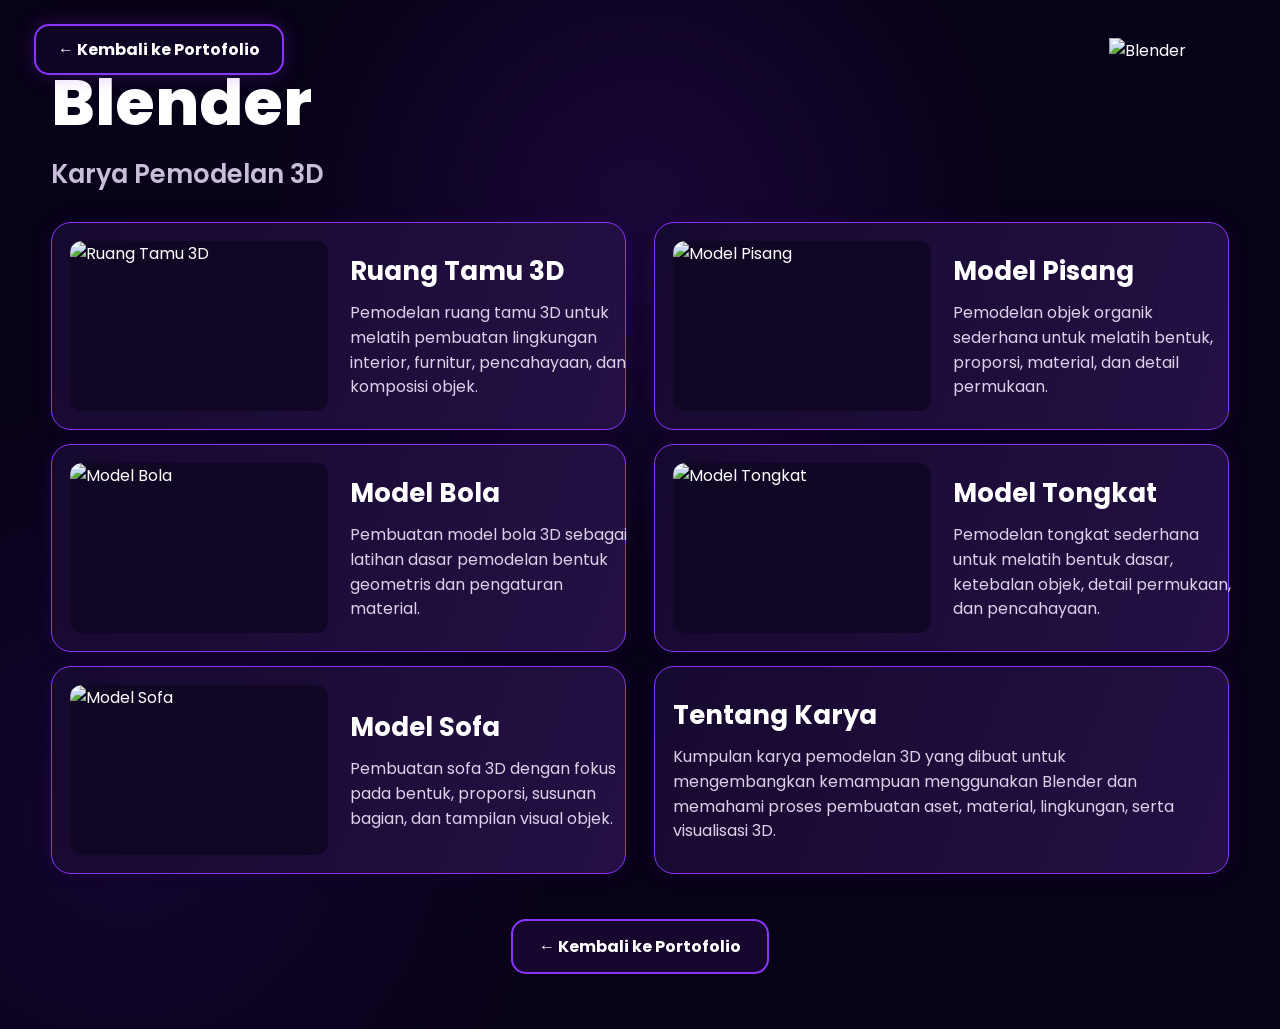
==== blender.html @ 5437e60e "Add files via upload" ====
<!DOCTYPE html>
<html lang="id">
<head>
<meta charset="UTF-8">
<meta name="viewport" content="width=device-width,initial-scale=1.0">
<title>Blender — Karya Pemodelan 3D</title>
<link rel="stylesheet" href="detail.css">
</head>
<body>
<div class="detail-page">
<a class="back" href="index.html">← Kembali ke Portofolio</a>
<div class="container hero-detail">
<h1>Blender</h1><p class="subtitle">Karya Pemodelan 3D</p><img class="logo-right" src="assets/blender-logo.png" alt="Blender">
</div>
<div class="container grid-2"><article class="card"><div class="card-inner"><img class="visual" src="assets/blender-room.jpg" alt="Ruang Tamu 3D"><div><h2>Ruang Tamu 3D</h2><p>Pemodelan ruang tamu 3D untuk melatih pembuatan lingkungan interior, furnitur, pencahayaan, dan komposisi objek.</p></div></div></article><article class="card"><div class="card-inner"><img class="visual" src="assets/blender-banana.jpg" alt="Model Pisang"><div><h2>Model Pisang</h2><p>Pemodelan objek organik sederhana untuk melatih bentuk, proporsi, material, dan detail permukaan.</p></div></div></article><article class="card"><div class="card-inner"><img class="visual" src="assets/blender-ball.jpg" alt="Model Bola"><div><h2>Model Bola</h2><p>Pembuatan model bola 3D sebagai latihan dasar pemodelan bentuk geometris dan pengaturan material.</p></div></div></article><article class="card"><div class="card-inner"><img class="visual" src="assets/blender-stick.jpg" alt="Model Tongkat"><div><h2>Model Tongkat</h2><p>Pemodelan tongkat sederhana untuk melatih bentuk dasar, ketebalan objek, detail permukaan, dan pencahayaan.</p></div></div></article><article class="card"><div class="card-inner"><img class="visual" src="assets/blender-sofa.jpg" alt="Model Sofa"><div><h2>Model Sofa</h2><p>Pembuatan sofa 3D dengan fokus pada bentuk, proporsi, susunan bagian, dan tampilan visual objek.</p></div></div></article>
<article class="card about-card"><div><h2>Tentang Karya</h2><p>Kumpulan karya pemodelan 3D yang dibuat untuk mengembangkan kemampuan menggunakan Blender dan memahami proses pembuatan aset, material, lingkungan, serta visualisasi 3D.</p></div></article>
</div>
<div class="footer-back"><a class="back-bottom" href="index.html">← Kembali ke Portofolio</a></div>
</div>
</body>
</html>
---- detail.css ----
@import url('https://fonts.googleapis.com/css2?family=Poppins:wght@400;500;600;700;800&family=Press+Start+2P&display=swap');

*{box-sizing:border-box}
html{scroll-behavior:smooth}
body{margin:0;background:#080218;color:#fff;font-family:Poppins,Arial,sans-serif}
a{text-decoration:none;color:inherit}
.detail-page{min-height:100vh;position:relative;overflow:hidden;
background:
radial-gradient(circle at 50% 20%,rgba(88,25,170,.22),transparent 35%),
radial-gradient(circle at 10% 80%,rgba(65,20,150,.18),transparent 30%),
#080218}
.container{width:min(1380px,92%);margin:auto}
.back{position:fixed;z-index:50;top:24px;left:34px;padding:11px 22px;border:2px solid #8b35ff;border-radius:15px;background:rgba(15,5,38,.88);font-weight:700;box-shadow:0 0 18px #6e22bb55}
.back:hover{background:#32115a;box-shadow:0 0 28px #9d40ff99}
.hero-detail{padding:55px 0 28px}
.hero-detail h1{font-size:clamp(36px,5vw,68px);margin:0 0 5px;font-weight:800}
.hero-detail .subtitle{font-size:clamp(18px,2vw,26px);font-weight:600;color:#c9bddb;margin:0}
.logo-right{position:absolute;right:4%;top:38px;width:120px;max-height:120px;object-fit:contain}
.grid-2{display:grid;grid-template-columns:1fr 1fr;gap:14px 28px}
.card{border:1.5px solid #8b35ff;border-radius:20px;background:linear-gradient(110deg,#16092f,#241044);padding:18px;box-shadow:0 0 18px #5d20a022}
.card-inner{display:grid;grid-template-columns:48% 52%;gap:22px;align-items:center}
.card img.visual{width:100%;height:170px;object-fit:contain;background:#100724;border-radius:12px;display:block}
.card h2{font-size:26px;margin:0 0 10px}
.card p{font-size:16px;line-height:1.55;color:#ddd0e9;margin:0}
.about-card{min-height:170px;display:flex;align-items:center}
.footer-back{display:flex;justify-content:center;padding:45px 0 55px}
.back-bottom{padding:13px 26px;border:2px solid #8b35ff;border-radius:15px;font-weight:700;background:#17072f}
.canva-head{text-align:center;padding-top:50px}
.canva-head h1,.godot-head h1,.ibis-head h1{font-size:clamp(36px,5vw,64px);margin:0;font-weight:800}
.canva-head p,.godot-head p,.ibis-head p{max-width:760px;margin:10px auto 25px;font-size:18px;line-height:1.5;color:#ddd0e9}
.canva-grid{display:grid;grid-template-columns:repeat(3,1fr);gap:20px}
.canva-grid .work:nth-child(4),.canva-grid .work:nth-child(5){grid-column:span 1}
.work{border:1.5px solid #963cff;border-radius:18px;background:#0d0525;padding:18px;box-shadow:0 0 20px #812cff20}
.work img{width:100%;height:250px;object-fit:cover;border-radius:10px;display:block;background:#15072f}
.work h2{font-size:23px;margin:14px 0 5px}
.work p{color:#ddd0e9;line-height:1.5;margin:0}
.canva-grid .wide{grid-column:span 2}
.godot-head{display:grid;grid-template-columns:1fr auto;align-items:center;padding-top:65px}
.godot-head p{margin:10px 0 0;max-width:700px}
.godot-grid .card-inner{grid-template-columns:48% 52%}
.godot-grid .card img.visual{height:210px}
.ibis-head{padding-top:70px;text-align:center}
.ibis-head p{max-width:900px}
.ibis-grid{display:grid;grid-template-columns:repeat(3,1fr);gap:22px}
.ibis-card{border:2px solid #963cff;border-radius:20px;background:linear-gradient(#0d0526,#150631);padding:14px;box-shadow:0 0 30px #8d30ff22}
.ibis-card img{width:100%;height:520px;object-fit:cover;border-radius:12px;background:#0b0620}
.ibis-card h2{text-align:center;margin:12px 0 8px;font-size:23px}
.ibis-card p{color:#ddd0e9;line-height:1.55;margin:0 8px 8px}
.pixel-title{font-family:"Press Start 2P",monospace;letter-spacing:-1px}
@media(max-width:900px){
 .grid-2,.canva-grid,.ibis-grid{grid-template-columns:1fr}
 .canva-grid .wide{grid-column:auto}
 .godot-head{grid-template-columns:1fr;text-align:center}
 .godot-head p{margin-left:auto;margin-right:auto}
 .logo-right{position:static;margin:15px auto 0;display:block}
 .card-inner,.godot-grid .card-inner{grid-template-columns:1fr}
 .card img.visual{height:230px}
 .ibis-card img{height:auto;max-height:620px;object-fit:contain}
}
@media(max-width:600px){
 .container{width:94%}
 .back{top:12px;left:12px;font-size:13px;padding:8px 13px}
 .hero-detail,.canva-head,.ibis-head{padding-top:65px}
 .card,.work,.ibis-card{padding:12px}
 .card h2{font-size:22px}
 .card p,.work p,.ibis-card p{font-size:14px}
}
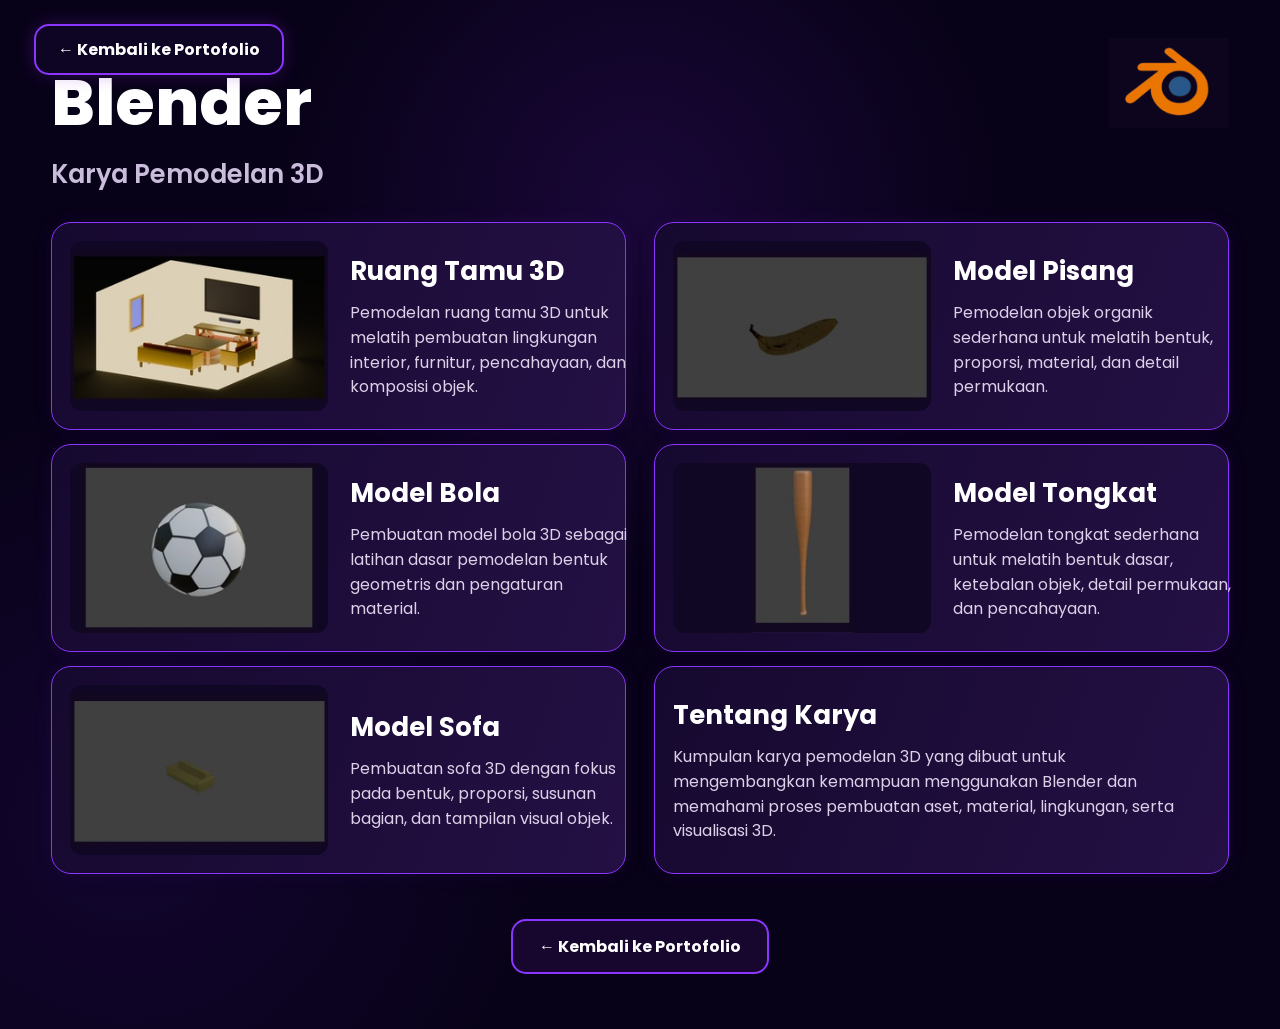
==== commit 729c38e8: "Update blender.html" ====
--- a/blender.html
+++ b/blender.html
@@ -10,12 +10,12 @@
 <div class="detail-page">
 <a class="back" href="index.html">← Kembali ke Portofolio</a>
 <div class="container hero-detail">
-<h1>Blender</h1><p class="subtitle">Karya Pemodelan 3D</p><img class="logo-right" src="assets/blender-logo.png" alt="Blender">
+<h1>Blender</h1><p class="subtitle">Karya Pemodelan 3D</p><img class="logo-right" src="blender-logo.png" alt="Blender">
 </div>
-<div class="container grid-2"><article class="card"><div class="card-inner"><img class="visual" src="assets/blender-room.jpg" alt="Ruang Tamu 3D"><div><h2>Ruang Tamu 3D</h2><p>Pemodelan ruang tamu 3D untuk melatih pembuatan lingkungan interior, furnitur, pencahayaan, dan komposisi objek.</p></div></div></article><article class="card"><div class="card-inner"><img class="visual" src="assets/blender-banana.jpg" alt="Model Pisang"><div><h2>Model Pisang</h2><p>Pemodelan objek organik sederhana untuk melatih bentuk, proporsi, material, dan detail permukaan.</p></div></div></article><article class="card"><div class="card-inner"><img class="visual" src="assets/blender-ball.jpg" alt="Model Bola"><div><h2>Model Bola</h2><p>Pembuatan model bola 3D sebagai latihan dasar pemodelan bentuk geometris dan pengaturan material.</p></div></div></article><article class="card"><div class="card-inner"><img class="visual" src="assets/blender-stick.jpg" alt="Model Tongkat"><div><h2>Model Tongkat</h2><p>Pemodelan tongkat sederhana untuk melatih bentuk dasar, ketebalan objek, detail permukaan, dan pencahayaan.</p></div></div></article><article class="card"><div class="card-inner"><img class="visual" src="assets/blender-sofa.jpg" alt="Model Sofa"><div><h2>Model Sofa</h2><p>Pembuatan sofa 3D dengan fokus pada bentuk, proporsi, susunan bagian, dan tampilan visual objek.</p></div></div></article>
+<div class="container grid-2"><article class="card"><div class="card-inner"><img class="visual" src="blender-room.jpg" alt="Ruang Tamu 3D"><div><h2>Ruang Tamu 3D</h2><p>Pemodelan ruang tamu 3D untuk melatih pembuatan lingkungan interior, furnitur, pencahayaan, dan komposisi objek.</p></div></div></article><article class="card"><div class="card-inner"><img class="visual" src="blender-banana.jpg" alt="Model Pisang"><div><h2>Model Pisang</h2><p>Pemodelan objek organik sederhana untuk melatih bentuk, proporsi, material, dan detail permukaan.</p></div></div></article><article class="card"><div class="card-inner"><img class="visual" src="blender-ball.jpg" alt="Model Bola"><div><h2>Model Bola</h2><p>Pembuatan model bola 3D sebagai latihan dasar pemodelan bentuk geometris dan pengaturan material.</p></div></div></article><article class="card"><div class="card-inner"><img class="visual" src="blender-stick.jpg" alt="Model Tongkat"><div><h2>Model Tongkat</h2><p>Pemodelan tongkat sederhana untuk melatih bentuk dasar, ketebalan objek, detail permukaan, dan pencahayaan.</p></div></div></article><article class="card"><div class="card-inner"><img class="visual" src="blender-sofa.jpg" alt="Model Sofa"><div><h2>Model Sofa</h2><p>Pembuatan sofa 3D dengan fokus pada bentuk, proporsi, susunan bagian, dan tampilan visual objek.</p></div></div></article>
 <article class="card about-card"><div><h2>Tentang Karya</h2><p>Kumpulan karya pemodelan 3D yang dibuat untuk mengembangkan kemampuan menggunakan Blender dan memahami proses pembuatan aset, material, lingkungan, serta visualisasi 3D.</p></div></article>
 </div>
 <div class="footer-back"><a class="back-bottom" href="index.html">← Kembali ke Portofolio</a></div>
 </div>
 </body>
-</html>+</html>
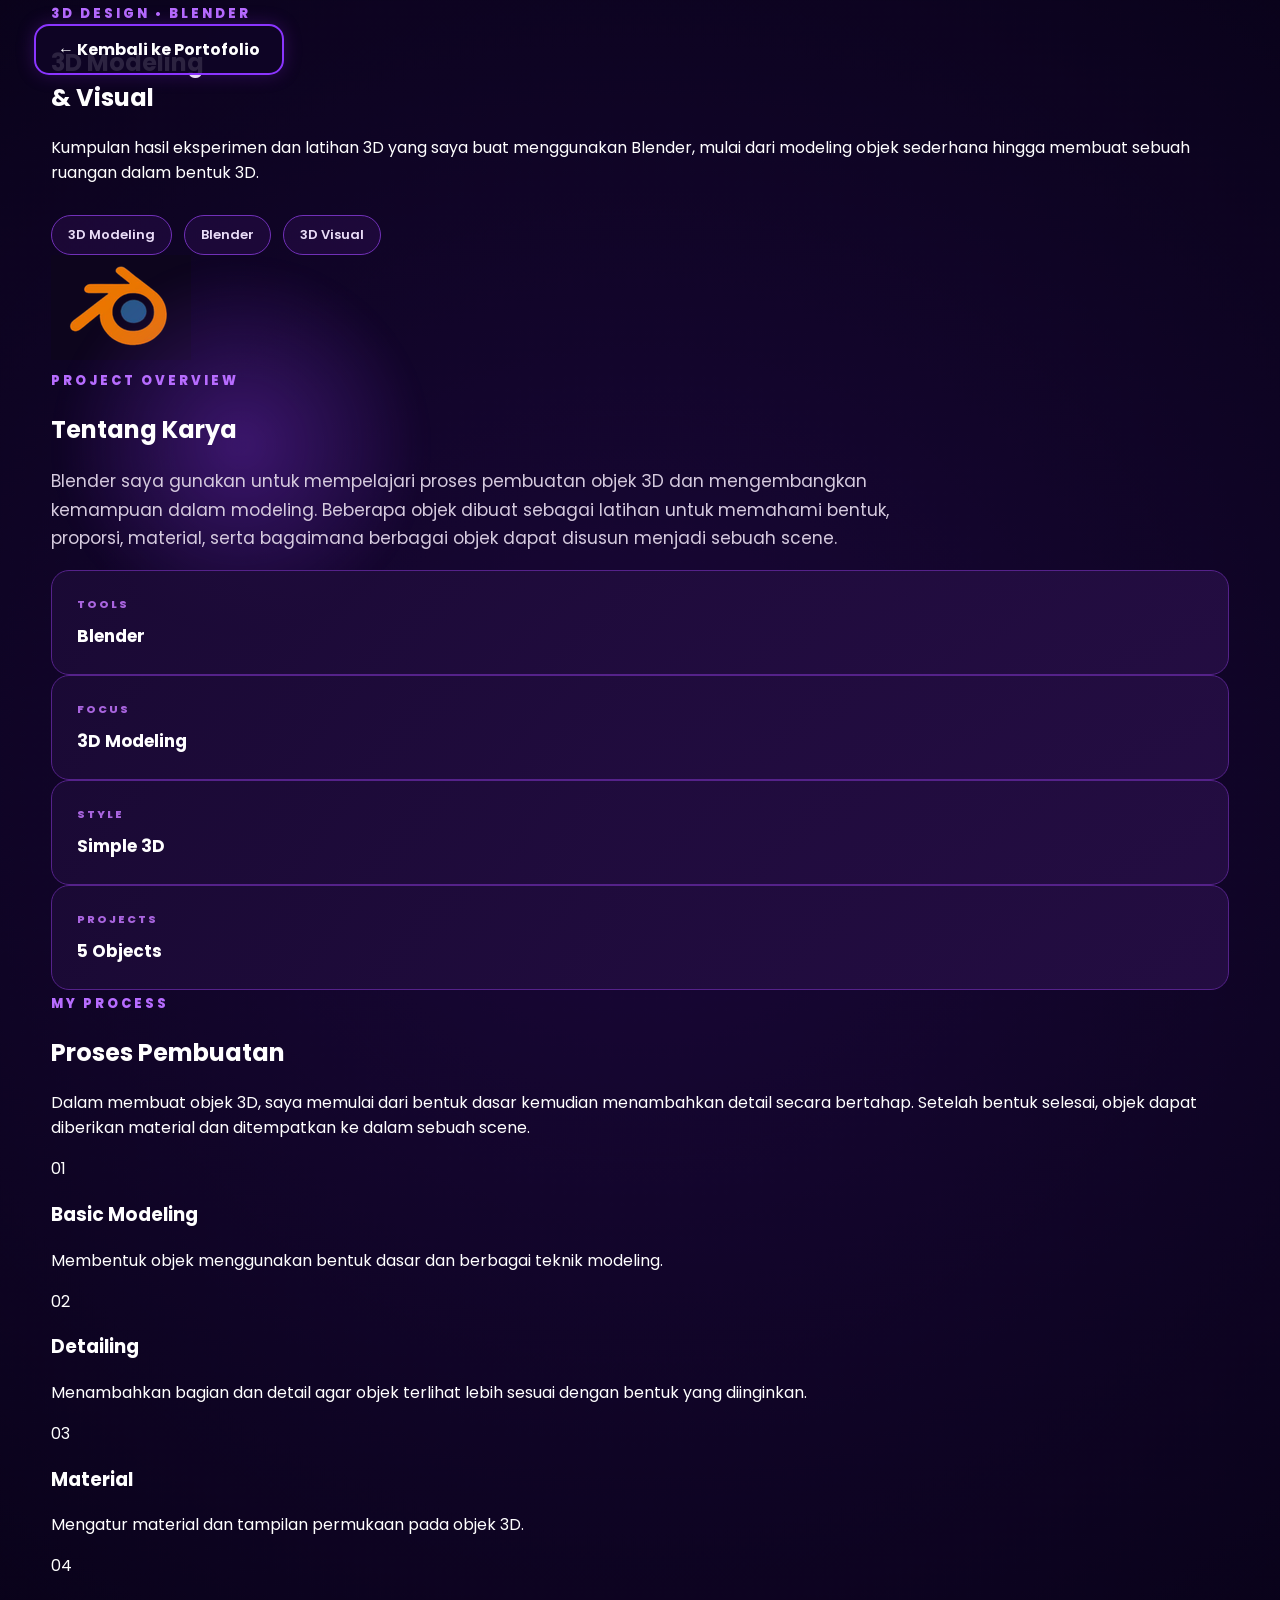
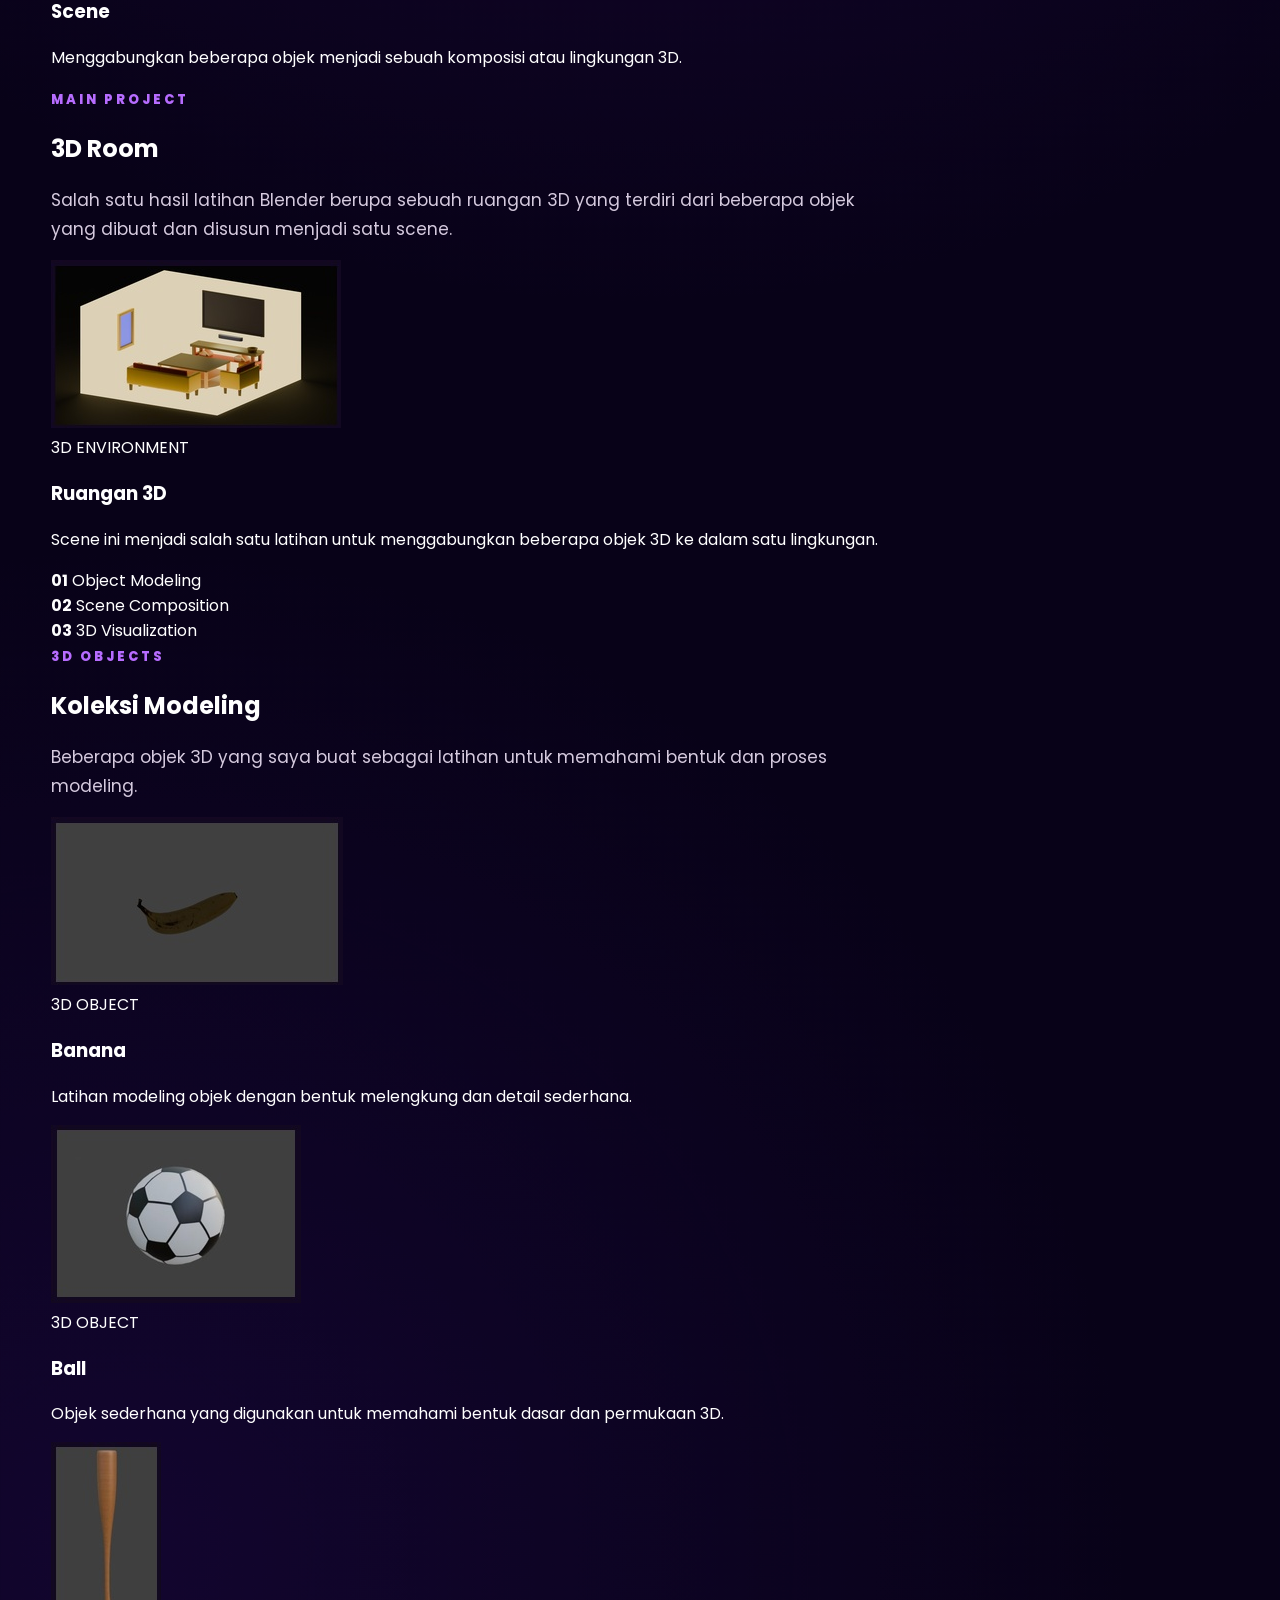
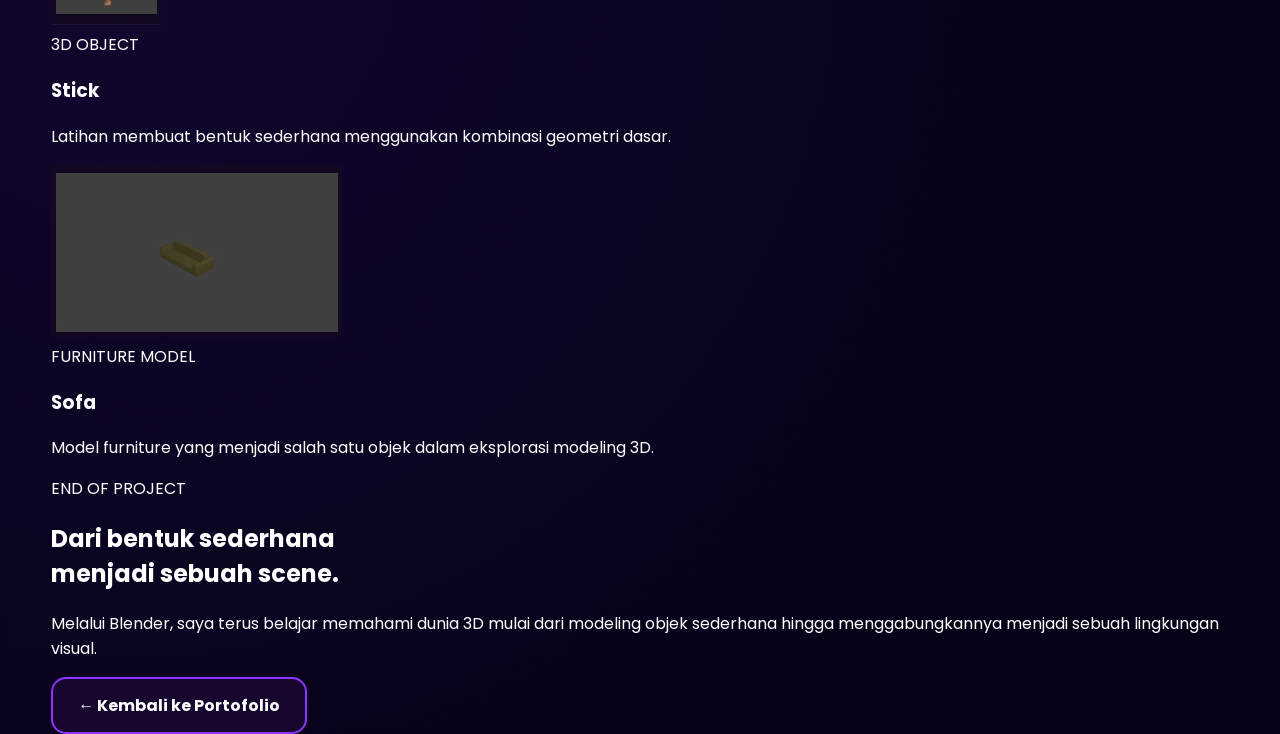
==== commit 34f6b81e: "Update blender.html" ====
--- a/blender.html
+++ b/blender.html
@@ -2,20 +2,567 @@
 <html lang="id">
 <head>
 <meta charset="UTF-8">
-<meta name="viewport" content="width=device-width,initial-scale=1.0">
-<title>Blender — Karya Pemodelan 3D</title>
+<meta name="viewport" content="width=device-width, initial-scale=1.0">
+
+<title>Blender — 3D Modeling & Visual</title>
+
 <link rel="stylesheet" href="detail.css">
 </head>
+
 <body>
+
 <div class="detail-page">
-<a class="back" href="index.html">← Kembali ke Portofolio</a>
-<div class="container hero-detail">
-<h1>Blender</h1><p class="subtitle">Karya Pemodelan 3D</p><img class="logo-right" src="blender-logo.png" alt="Blender">
+
+    <!-- =========================
+         BACK
+    ========================= -->
+
+    <a class="back" href="index.html">
+        ← Kembali ke Portofolio
+    </a>
+
+
+    <!-- =========================
+         HERO
+    ========================= -->
+
+    <section class="blender-project-hero reveal">
+
+        <div class="container blender-hero-content">
+
+            <div class="blender-hero-text">
+
+                <span class="project-label">
+                    3D DESIGN • BLENDER
+                </span>
+
+                <h1>
+                    3D Modeling<br>
+                    <span>&amp; Visual</span>
+                </h1>
+
+                <p>
+                    Kumpulan hasil eksperimen dan latihan 3D yang saya
+                    buat menggunakan Blender, mulai dari modeling objek
+                    sederhana hingga membuat sebuah ruangan dalam bentuk 3D.
+                </p>
+
+                <div class="project-tags">
+
+                    <span>3D Modeling</span>
+                    <span>Blender</span>
+                    <span>3D Visual</span>
+
+                </div>
+
+            </div>
+
+
+            <div class="blender-hero-logo">
+
+                <div class="hero-logo-glow"></div>
+
+                <img
+                    src="blender-logo.png"
+                    alt="Blender"
+                >
+
+            </div>
+
+        </div>
+
+    </section>
+
+
+
+    <!-- =========================
+         OVERVIEW
+    ========================= -->
+
+    <section class="blender-overview reveal">
+
+        <div class="container">
+
+            <div class="section-mini-title">
+                PROJECT OVERVIEW
+            </div>
+
+            <h2>
+                Tentang Karya
+            </h2>
+
+            <p class="overview-text">
+                Blender saya gunakan untuk mempelajari proses pembuatan
+                objek 3D dan mengembangkan kemampuan dalam modeling.
+                Beberapa objek dibuat sebagai latihan untuk memahami
+                bentuk, proporsi, material, serta bagaimana berbagai
+                objek dapat disusun menjadi sebuah scene.
+            </p>
+
+
+            <div class="blender-info-grid">
+
+                <div class="info-box">
+                    <span>TOOLS</span>
+                    <strong>Blender</strong>
+                </div>
+
+                <div class="info-box">
+                    <span>FOCUS</span>
+                    <strong>3D Modeling</strong>
+                </div>
+
+                <div class="info-box">
+                    <span>STYLE</span>
+                    <strong>Simple 3D</strong>
+                </div>
+
+                <div class="info-box">
+                    <span>PROJECTS</span>
+                    <strong>5 Objects</strong>
+                </div>
+
+            </div>
+
+        </div>
+
+    </section>
+
+
+
+    <!-- =========================
+         PROCESS
+    ========================= -->
+
+    <section class="blender-process reveal">
+
+        <div class="container blender-process-grid">
+
+            <div>
+
+                <div class="section-mini-title">
+                    MY PROCESS
+                </div>
+
+                <h2>
+                    Proses Pembuatan
+                </h2>
+
+                <p>
+                    Dalam membuat objek 3D, saya memulai dari bentuk
+                    dasar kemudian menambahkan detail secara bertahap.
+                    Setelah bentuk selesai, objek dapat diberikan
+                    material dan ditempatkan ke dalam sebuah scene.
+                </p>
+
+            </div>
+
+
+            <div class="blender-process-list">
+
+                <div class="blender-process-item">
+
+                    <span>01</span>
+
+                    <div>
+                        <h3>Basic Modeling</h3>
+
+                        <p>
+                            Membentuk objek menggunakan bentuk dasar
+                            dan berbagai teknik modeling.
+                        </p>
+                    </div>
+
+                </div>
+
+
+                <div class="blender-process-item">
+
+                    <span>02</span>
+
+                    <div>
+                        <h3>Detailing</h3>
+
+                        <p>
+                            Menambahkan bagian dan detail agar objek
+                            terlihat lebih sesuai dengan bentuk yang
+                            diinginkan.
+                        </p>
+                    </div>
+
+                </div>
+
+
+                <div class="blender-process-item">
+
+                    <span>03</span>
+
+                    <div>
+                        <h3>Material</h3>
+
+                        <p>
+                            Mengatur material dan tampilan permukaan
+                            pada objek 3D.
+                        </p>
+                    </div>
+
+                </div>
+
+
+                <div class="blender-process-item">
+
+                    <span>04</span>
+
+                    <div>
+                        <h3>Scene</h3>
+
+                        <p>
+                            Menggabungkan beberapa objek menjadi
+                            sebuah komposisi atau lingkungan 3D.
+                        </p>
+                    </div>
+
+                </div>
+
+            </div>
+
+        </div>
+
+    </section>
+
+
+
+    <!-- =========================
+         MAIN PROJECT
+    ========================= -->
+
+    <section class="blender-main-project reveal">
+
+        <div class="container">
+
+            <div class="section-mini-title">
+                MAIN PROJECT
+            </div>
+
+            <h2>
+                3D Room
+            </h2>
+
+            <p class="section-description">
+                Salah satu hasil latihan Blender berupa sebuah
+                ruangan 3D yang terdiri dari beberapa objek yang
+                dibuat dan disusun menjadi satu scene.
+            </p>
+
+
+            <div class="blender-room-card">
+
+                <div class="blender-room-image">
+
+                    <img
+                        src="blender-room.jpg"
+                        alt="Blender 3D Room"
+                    >
+
+                </div>
+
+
+                <div class="blender-room-content">
+
+                    <span>
+                        3D ENVIRONMENT
+                    </span>
+
+                    <h3>
+                        Ruangan 3D
+                    </h3>
+
+                    <p>
+                        Scene ini menjadi salah satu latihan untuk
+                        menggabungkan beberapa objek 3D ke dalam
+                        satu lingkungan.
+                    </p>
+
+                    <div class="blender-room-points">
+
+                        <div>
+                            <strong>01</strong>
+                            <span>Object Modeling</span>
+                        </div>
+
+                        <div>
+                            <strong>02</strong>
+                            <span>Scene Composition</span>
+                        </div>
+
+                        <div>
+                            <strong>03</strong>
+                            <span>3D Visualization</span>
+                        </div>
+
+                    </div>
+
+                </div>
+
+            </div>
+
+        </div>
+
+    </section>
+
+
+
+    <!-- =========================
+         OBJECT GALLERY
+    ========================= -->
+
+    <section class="blender-gallery-section reveal">
+
+        <div class="container">
+
+            <div class="section-mini-title">
+                3D OBJECTS
+            </div>
+
+            <h2>
+                Koleksi Modeling
+            </h2>
+
+            <p class="section-description">
+                Beberapa objek 3D yang saya buat sebagai latihan
+                untuk memahami bentuk dan proses modeling.
+            </p>
+
+
+            <div class="blender-gallery-grid">
+
+
+                <!-- BANANA -->
+
+                <article class="blender-object-card reveal reveal-delay-1">
+
+                    <div class="blender-object-image">
+
+                        <img
+                            src="blender-banana.jpg"
+                            alt="Model 3D Banana"
+                        >
+
+                    </div>
+
+                    <div class="blender-object-content">
+
+                        <span>
+                            3D OBJECT
+                        </span>
+
+                        <h3>
+                            Banana
+                        </h3>
+
+                        <p>
+                            Latihan modeling objek dengan bentuk
+                            melengkung dan detail sederhana.
+                        </p>
+
+                    </div>
+
+                </article>
+
+
+
+                <!-- BALL -->
+
+                <article class="blender-object-card reveal reveal-delay-2">
+
+                    <div class="blender-object-image">
+
+                        <img
+                            src="blender-ball.jpg"
+                            alt="Model 3D Ball"
+                        >
+
+                    </div>
+
+                    <div class="blender-object-content">
+
+                        <span>
+                            3D OBJECT
+                        </span>
+
+                        <h3>
+                            Ball
+                        </h3>
+
+                        <p>
+                            Objek sederhana yang digunakan untuk
+                            memahami bentuk dasar dan permukaan 3D.
+                        </p>
+
+                    </div>
+
+                </article>
+
+
+
+                <!-- STICK -->
+
+                <article class="blender-object-card reveal reveal-delay-3">
+
+                    <div class="blender-object-image">
+
+                        <img
+                            src="blender-stick.jpg"
+                            alt="Model 3D Stick"
+                        >
+
+                    </div>
+
+                    <div class="blender-object-content">
+
+                        <span>
+                            3D OBJECT
+                        </span>
+
+                        <h3>
+                            Stick
+                        </h3>
+
+                        <p>
+                            Latihan membuat bentuk sederhana
+                            menggunakan kombinasi geometri dasar.
+                        </p>
+
+                    </div>
+
+                </article>
+
+
+
+                <!-- SOFA -->
+
+                <article class="blender-object-card blender-object-wide reveal reveal-delay-4">
+
+                    <div class="blender-object-image">
+
+                        <img
+                            src="blender-sofa.jpg"
+                            alt="Model 3D Sofa"
+                        >
+
+                    </div>
+
+                    <div class="blender-object-content">
+
+                        <span>
+                            FURNITURE MODEL
+                        </span>
+
+                        <h3>
+                            Sofa
+                        </h3>
+
+                        <p>
+                            Model furniture yang menjadi salah satu
+                            objek dalam eksplorasi modeling 3D.
+                        </p>
+
+                    </div>
+
+                </article>
+
+
+            </div>
+
+        </div>
+
+    </section>
+
+
+
+    <!-- =========================
+         CLOSING
+    ========================= -->
+
+    <section class="blender-final reveal">
+
+        <div class="container">
+
+            <span>
+                END OF PROJECT
+            </span>
+
+            <h2>
+                Dari bentuk sederhana<br>
+                menjadi sebuah scene.
+            </h2>
+
+            <p>
+                Melalui Blender, saya terus belajar memahami dunia
+                3D mulai dari modeling objek sederhana hingga
+                menggabungkannya menjadi sebuah lingkungan visual.
+            </p>
+
+            <a
+                href="index.html"
+                class="final-button"
+            >
+                ← Kembali ke Portofolio
+            </a>
+
+        </div>
+
+    </section>
+
 </div>
-<div class="container grid-2"><article class="card"><div class="card-inner"><img class="visual" src="blender-room.jpg" alt="Ruang Tamu 3D"><div><h2>Ruang Tamu 3D</h2><p>Pemodelan ruang tamu 3D untuk melatih pembuatan lingkungan interior, furnitur, pencahayaan, dan komposisi objek.</p></div></div></article><article class="card"><div class="card-inner"><img class="visual" src="blender-banana.jpg" alt="Model Pisang"><div><h2>Model Pisang</h2><p>Pemodelan objek organik sederhana untuk melatih bentuk, proporsi, material, dan detail permukaan.</p></div></div></article><article class="card"><div class="card-inner"><img class="visual" src="blender-ball.jpg" alt="Model Bola"><div><h2>Model Bola</h2><p>Pembuatan model bola 3D sebagai latihan dasar pemodelan bentuk geometris dan pengaturan material.</p></div></div></article><article class="card"><div class="card-inner"><img class="visual" src="blender-stick.jpg" alt="Model Tongkat"><div><h2>Model Tongkat</h2><p>Pemodelan tongkat sederhana untuk melatih bentuk dasar, ketebalan objek, detail permukaan, dan pencahayaan.</p></div></div></article><article class="card"><div class="card-inner"><img class="visual" src="blender-sofa.jpg" alt="Model Sofa"><div><h2>Model Sofa</h2><p>Pembuatan sofa 3D dengan fokus pada bentuk, proporsi, susunan bagian, dan tampilan visual objek.</p></div></div></article>
-<article class="card about-card"><div><h2>Tentang Karya</h2><p>Kumpulan karya pemodelan 3D yang dibuat untuk mengembangkan kemampuan menggunakan Blender dan memahami proses pembuatan aset, material, lingkungan, serta visualisasi 3D.</p></div></article>
-</div>
-<div class="footer-back"><a class="back-bottom" href="index.html">← Kembali ke Portofolio</a></div>
-</div>
+
+
+
+<!-- =========================
+     SCROLL REVEAL
+========================= -->
+
+<script>
+
+document.addEventListener("DOMContentLoaded", function () {
+
+    const revealElements =
+        document.querySelectorAll(".reveal");
+
+    const revealObserver =
+        new IntersectionObserver(
+            function (entries) {
+
+                entries.forEach(function (entry) {
+
+                    if (entry.isIntersecting) {
+
+                        entry.target.classList.add("show");
+
+                        revealObserver.unobserve(
+                            entry.target
+                        );
+
+                    }
+
+                });
+
+            },
+            {
+                threshold: 0.12
+            }
+        );
+
+
+    revealElements.forEach(function (element) {
+
+        revealObserver.observe(element);
+
+    });
+
+});
+
+</script>
+
 </body>
 </html>
--- a/detail.css
+++ b/detail.css
@@ -66,3 +66,995 @@
  .card h2{font-size:22px}
  .card p,.work p,.ibis-card p{font-size:14px}
 }
+/* =========================================================
+   GODOT PROJECT CASE STUDY
+   ========================================================= */
+
+/* ---------- SCROLL REVEAL ---------- */
+
+.reveal {
+    opacity: 0;
+    transform: translateY(35px);
+    transition:
+        opacity 0.8s ease,
+        transform 0.8s ease;
+}
+
+.reveal.show {
+    opacity: 1;
+    transform: translateY(0);
+}
+
+.reveal-delay-1 {
+    transition-delay: 0.1s;
+}
+
+.reveal-delay-2 {
+    transition-delay: 0.2s;
+}
+
+.reveal-delay-3 {
+    transition-delay: 0.3s;
+}
+
+
+/* ---------- GENERAL ---------- */
+
+.godot-project-hero,
+.project-info-section,
+.my-role-section,
+.godot-gallery,
+.godot-ui-section,
+.godot-level-section,
+.project-final {
+    position: relative;
+    padding: 110px 0;
+}
+
+
+/* ---------- HERO ---------- */
+
+.godot-project-hero {
+    min-height: 720px;
+    display: flex;
+    align-items: center;
+    overflow: hidden;
+}
+
+.godot-project-hero::before {
+    content: "";
+    position: absolute;
+    width: 600px;
+    height: 600px;
+    right: -180px;
+    top: 20px;
+    background: radial-gradient(
+        circle,
+        rgba(143, 48, 255, 0.28),
+        transparent 70%
+    );
+    pointer-events: none;
+}
+
+.godot-hero-content {
+    display: grid;
+    grid-template-columns: 1.1fr 0.9fr;
+    align-items: center;
+    gap: 70px;
+}
+
+.godot-hero-text {
+    position: relative;
+    z-index: 2;
+}
+
+.project-label,
+.section-mini-title {
+    display: inline-block;
+    color: #b76cff;
+    font-size: 13px;
+    font-weight: 800;
+    letter-spacing: 3px;
+}
+
+.godot-hero-text h1 {
+    margin: 18px 0;
+    font-size: clamp(55px, 7vw, 100px);
+    line-height: 0.95;
+    font-weight: 800;
+}
+
+.godot-hero-text h1 span {
+    color: #a84cff;
+    text-shadow: 0 0 30px rgba(168, 76, 255, 0.45);
+}
+
+.godot-hero-text p {
+    max-width: 650px;
+    color: #d7cde4;
+    font-size: 18px;
+    line-height: 1.7;
+}
+
+.project-tags {
+    display: flex;
+    flex-wrap: wrap;
+    gap: 12px;
+    margin-top: 30px;
+}
+
+.project-tags span {
+    padding: 9px 16px;
+    border: 1px solid #7130b8;
+    border-radius: 30px;
+    background: rgba(91, 31, 145, 0.18);
+    color: #e9dcf7;
+    font-size: 13px;
+    font-weight: 600;
+}
+
+.godot-hero-logo {
+    position: relative;
+    min-height: 430px;
+    display: flex;
+    align-items: center;
+    justify-content: center;
+}
+
+.hero-logo-glow {
+    position: absolute;
+    width: 380px;
+    height: 380px;
+    border-radius: 50%;
+    background: radial-gradient(
+        circle,
+        rgba(151, 60, 255, 0.32),
+        transparent 68%
+    );
+    filter: blur(10px);
+}
+
+.godot-hero-logo > img:first-of-type {
+    position: relative;
+    z-index: 2;
+    width: min(440px, 90%);
+    max-height: 300px;
+    object-fit: contain;
+    filter: drop-shadow(0 20px 35px rgba(0, 0, 0, 0.5));
+}
+
+.godot-logo-project {
+    position: absolute;
+    z-index: 3;
+    right: 2%;
+    bottom: 15%;
+    width: 115px;
+    max-height: 115px;
+    object-fit: contain;
+    filter: drop-shadow(0 0 20px rgba(151, 60, 255, 0.5));
+}
+
+
+/* ---------- HEADINGS ---------- */
+
+.project-info-section h2,
+.my-role-section h2,
+.godot-gallery h2,
+.godot-ui-section h2,
+.godot-level-section h2 {
+    margin: 10px 0 20px;
+    font-size: clamp(38px, 5vw, 62px);
+    line-height: 1.05;
+}
+
+.overview-text,
+.section-description {
+    max-width: 850px;
+    color: #d5cade;
+    font-size: 17px;
+    line-height: 1.7;
+}
+
+
+/* ---------- INFO ---------- */
+
+.project-info-section {
+    background: rgba(19, 7, 42, 0.55);
+    border-top: 1px solid rgba(139, 53, 255, 0.2);
+    border-bottom: 1px solid rgba(139, 53, 255, 0.2);
+}
+
+.project-info-grid {
+    display: grid;
+    grid-template-columns: repeat(4, 1fr);
+    gap: 18px;
+    margin-top: 45px;
+}
+
+.info-box {
+    padding: 25px;
+    border: 1px solid #55228a;
+    border-radius: 18px;
+    background: linear-gradient(
+        135deg,
+        rgba(27, 10, 54, 0.9),
+        rgba(40, 15, 72, 0.8)
+    );
+    transition: 0.3s ease;
+}
+
+.info-box:hover {
+    transform: translateY(-6px);
+    border-color: #a84cff;
+    box-shadow: 0 12px 35px rgba(111, 38, 180, 0.25);
+}
+
+.info-box span {
+    display: block;
+    margin-bottom: 10px;
+    color: #a965df;
+    font-size: 11px;
+    font-weight: 800;
+    letter-spacing: 2px;
+}
+
+.info-box strong {
+    font-size: 17px;
+}
+
+
+/* ---------- MY ROLE ---------- */
+
+.role-grid {
+    display: grid;
+    grid-template-columns: 0.8fr 1.2fr;
+    gap: 80px;
+    align-items: start;
+}
+
+.role-grid > div:first-child p {
+    max-width: 560px;
+    color: #d5cade;
+    line-height: 1.7;
+}
+
+.role-list {
+    display: flex;
+    flex-direction: column;
+    gap: 15px;
+}
+
+.role-item {
+    display: grid;
+    grid-template-columns: 55px 1fr;
+    gap: 18px;
+    padding: 20px;
+    border-left: 2px solid #8d38d8;
+    background: linear-gradient(
+        90deg,
+        rgba(93, 31, 130, 0.2),
+        rgba(17, 5, 35, 0.3)
+    );
+    transition: 0.3s ease;
+}
+
+.role-item:hover {
+    transform: translateX(8px);
+    border-left-color: #bd6dff;
+    background: rgba(107, 36, 160, 0.25);
+}
+
+.role-item > span {
+    color: #9c4cff;
+    font-size: 20px;
+    font-weight: 800;
+}
+
+.role-item h3 {
+    margin: 0 0 6px;
+    font-size: 19px;
+}
+
+.role-item p {
+    margin: 0;
+    color: #c8bdd4;
+    font-size: 14px;
+    line-height: 1.5;
+}
+
+
+/* ---------- CHARACTER GALLERY ---------- */
+
+.character-grid {
+    display: grid;
+    grid-template-columns: repeat(3, 1fr);
+    gap: 24px;
+    margin-top: 45px;
+}
+
+.godot-gallery-card {
+    overflow: hidden;
+    border: 1px solid #6527a1;
+    border-radius: 22px;
+    background: linear-gradient(
+        145deg,
+        #14062b,
+        #21103b
+    );
+    box-shadow: 0 15px 40px rgba(0, 0, 0, 0.25);
+    transition:
+        transform 0.35s ease,
+        border-color 0.35s ease,
+        box-shadow 0.35s ease;
+}
+
+.godot-gallery-card:hover {
+    transform: translateY(-10px);
+    border-color: #a84cff;
+    box-shadow: 0 20px 50px rgba(125, 40, 200, 0.25);
+}
+
+.gallery-image {
+    height: 360px;
+    display: flex;
+    align-items: center;
+    justify-content: center;
+    padding: 25px;
+    background:
+        radial-gradient(
+            circle,
+            rgba(112, 39, 178, 0.18),
+            transparent 70%
+        ),
+        #0d0520;
+}
+
+.gallery-image img {
+    width: 100%;
+    height: 100%;
+    object-fit: contain;
+    transition: transform 0.4s ease;
+}
+
+.godot-gallery-card:hover .gallery-image img {
+    transform: scale(1.05);
+}
+
+.gallery-content {
+    padding: 22px;
+}
+
+.gallery-content span,
+.level-content span {
+    color: #a965df;
+    font-size: 11px;
+    font-weight: 800;
+    letter-spacing: 2px;
+}
+
+.gallery-content h3,
+.level-content h3 {
+    margin: 8px 0;
+    font-size: 25px;
+}
+
+.gallery-content p,
+.level-content p {
+    margin: 0;
+    color: #cfc4d9;
+    line-height: 1.6;
+    font-size: 14px;
+}
+
+
+/* ---------- UI SHOWCASE ---------- */
+
+.godot-ui-section {
+    background: rgba(20, 7, 43, 0.5);
+}
+
+.ui-showcase {
+    display: grid;
+    grid-template-columns: 1.4fr 0.6fr;
+    gap: 50px;
+    align-items: center;
+    margin-top: 45px;
+}
+
+.ui-image {
+    overflow: hidden;
+    border: 1px solid #6e2ab0;
+    border-radius: 22px;
+    padding: 18px;
+    background: #0c041b;
+    box-shadow: 0 20px 50px rgba(0, 0, 0, 0.3);
+}
+
+.ui-image img {
+    width: 100%;
+    display: block;
+    border-radius: 12px;
+}
+
+.ui-text h3 {
+    margin: 0 0 12px;
+    font-size: 30px;
+}
+
+.ui-text p {
+    color: #d0c4db;
+    line-height: 1.7;
+}
+
+.ui-points {
+    display: flex;
+    flex-wrap: wrap;
+    gap: 10px;
+    margin-top: 25px;
+}
+
+.ui-points span {
+    padding: 8px 13px;
+    border: 1px solid #7130b8;
+    border-radius: 8px;
+    color: #dcbaf4;
+    font-size: 11px;
+    font-weight: 700;
+}
+
+
+/* ---------- LEVEL ---------- */
+
+.level-grid {
+    display: grid;
+    grid-template-columns: repeat(2, 1fr);
+    gap: 25px;
+    margin-top: 45px;
+}
+
+.level-card {
+    overflow: hidden;
+    border: 1px solid #6728a5;
+    border-radius: 22px;
+    background: #100521;
+    transition: 0.35s ease;
+}
+
+.level-card:hover {
+    transform: translateY(-8px);
+    border-color: #a84cff;
+    box-shadow: 0 18px 45px rgba(125, 40, 200, 0.25);
+}
+
+.level-image {
+    height: 330px;
+    padding: 15px;
+    background: #0b0318;
+}
+
+.level-image img {
+    width: 100%;
+    height: 100%;
+    object-fit: cover;
+    border-radius: 12px;
+}
+
+.level-content {
+    padding: 25px;
+}
+
+
+/* ---------- FINAL ---------- */
+
+.project-final {
+    text-align: center;
+    padding: 140px 0;
+    background:
+        radial-gradient(
+            circle at center,
+            rgba(112, 39, 178, 0.22),
+            transparent 55%
+        );
+}
+
+.project-final > .container > span {
+    color: #a965df;
+    font-size: 11px;
+    font-weight: 800;
+    letter-spacing: 3px;
+}
+
+.project-final h2 {
+    margin: 15px 0;
+    font-size: clamp(40px, 6vw, 76px);
+    line-height: 1.05;
+}
+
+.project-final p {
+    max-width: 700px;
+    margin: 0 auto 35px;
+    color: #d0c4db;
+    line-height: 1.7;
+}
+
+.final-button {
+    display: inline-block;
+    padding: 14px 25px;
+    border: 2px solid #8b35ff;
+    border-radius: 15px;
+    background: #17072f;
+    font-weight: 700;
+    transition: 0.3s ease;
+}
+
+.final-button:hover {
+    transform: translateY(-4px);
+    background: #32115a;
+    box-shadow: 0 0 30px rgba(157, 64, 255, 0.45);
+}
+
+
+/* =========================================================
+   GODOT RESPONSIVE
+   ========================================================= */
+
+@media (max-width: 900px) {
+
+    .godot-project-hero,
+    .project-info-section,
+    .my-role-section,
+    .godot-gallery,
+    .godot-ui-section,
+    .godot-level-section {
+        padding: 80px 0;
+    }
+
+    .godot-hero-content {
+        grid-template-columns: 1fr;
+        text-align: center;
+    }
+
+    .godot-hero-text p {
+        margin-left: auto;
+        margin-right: auto;
+    }
+
+    .project-tags {
+        justify-content: center;
+    }
+
+    .godot-hero-logo {
+        min-height: 330px;
+    }
+
+    .project-info-grid {
+        grid-template-columns: repeat(2, 1fr);
+    }
+
+    .role-grid {
+        grid-template-columns: 1fr;
+        gap: 45px;
+    }
+
+    .character-grid {
+        grid-template-columns: 1fr;
+    }
+
+    .gallery-image {
+        height: 420px;
+    }
+
+    .ui-showcase {
+        grid-template-columns: 1fr;
+    }
+
+    .level-grid {
+        grid-template-columns: 1fr;
+    }
+}
+
+
+@media (max-width: 600px) {
+
+    .godot-project-hero,
+    .project-info-section,
+    .my-role-section,
+    .godot-gallery,
+    .godot-ui-section,
+    .godot-level-section,
+    .project-final {
+        padding: 70px 0;
+    }
+
+    .godot-hero-text h1 {
+        font-size: 48px;
+    }
+
+    .godot-hero-text p {
+        font-size: 15px;
+    }
+
+    .godot-hero-logo {
+        min-height: 260px;
+    }
+
+    .godot-logo-project {
+        width: 80px;
+        bottom: 5%;
+    }
+
+    .project-info-grid {
+        grid-template-columns: 1fr;
+    }
+
+    .info-box {
+        padding: 20px;
+    }
+
+    .role-item {
+        grid-template-columns: 42px 1fr;
+    }
+
+    .gallery-image {
+        height: 350px;
+    }
+
+    .level-image {
+        height: 230px;
+    }
+
+    .project-final h2 {
+        font-size: 42px;
+    }
+
+}
+/* =========================================================
+   CANVA CASE STUDY
+   ========================================================= */
+
+.canva-project-hero,
+.canva-overview,
+.canva-skill-section,
+.canva-gallery-section,
+.canva-final {
+    position: relative;
+    padding: 110px 0;
+}
+
+
+/* HERO */
+
+.canva-project-hero {
+    min-height: 650px;
+    display: flex;
+    align-items: center;
+}
+
+.canva-hero-content {
+    display: grid;
+    grid-template-columns: 1.1fr 0.9fr;
+    align-items: center;
+    gap: 70px;
+}
+
+.canva-hero-text h1 {
+    margin: 18px 0;
+    font-size: clamp(52px, 7vw, 92px);
+    line-height: 0.98;
+    font-weight: 800;
+}
+
+.canva-hero-text h1 span {
+    color: #a84cff;
+    text-shadow: 0 0 30px rgba(168, 76, 255, 0.45);
+}
+
+.canva-hero-text p {
+    max-width: 650px;
+    color: #d7cde4;
+    font-size: 18px;
+    line-height: 1.7;
+}
+
+.canva-hero-logo {
+    position: relative;
+    min-height: 350px;
+    display: flex;
+    align-items: center;
+    justify-content: center;
+}
+
+.canva-hero-logo .hero-logo-glow {
+    position: absolute;
+    width: 330px;
+    height: 330px;
+    border-radius: 50%;
+    background: radial-gradient(
+        circle,
+        rgba(151, 60, 255, 0.3),
+        transparent 68%
+    );
+    filter: blur(10px);
+}
+
+.canva-hero-logo img {
+    position: relative;
+    z-index: 2;
+    width: min(280px, 80%);
+    object-fit: contain;
+    filter: drop-shadow(0 20px 30px rgba(0,0,0,.4));
+}
+
+
+/* OVERVIEW */
+
+.canva-overview {
+    background: rgba(19, 7, 42, .55);
+    border-top: 1px solid rgba(139,53,255,.2);
+    border-bottom: 1px solid rgba(139,53,255,.2);
+}
+
+.canva-overview h2,
+.canva-skill-section h2,
+.canva-gallery-section h2 {
+    margin: 10px 0 20px;
+    font-size: clamp(38px,5vw,62px);
+}
+
+.canva-info-grid {
+    display: grid;
+    grid-template-columns: repeat(4,1fr);
+    gap: 18px;
+    margin-top: 45px;
+}
+
+
+/* SKILLS */
+
+.canva-skill-grid {
+    display: grid;
+    grid-template-columns: .8fr 1.2fr;
+    gap: 80px;
+}
+
+.canva-skill-grid > div:first-child p {
+    max-width: 560px;
+    color: #d5cade;
+    line-height: 1.7;
+}
+
+.canva-skill-list {
+    display: flex;
+    flex-direction: column;
+    gap: 15px;
+}
+
+.canva-skill-item {
+    display: grid;
+    grid-template-columns: 55px 1fr;
+    gap: 18px;
+    padding: 20px;
+    border-left: 2px solid #8d38d8;
+    background: linear-gradient(
+        90deg,
+        rgba(93,31,130,.2),
+        rgba(17,5,35,.3)
+    );
+    transition: .3s ease;
+}
+
+.canva-skill-item:hover {
+    transform: translateX(8px);
+    border-left-color: #bd6dff;
+}
+
+.canva-skill-item > span {
+    color: #9c4cff;
+    font-size: 20px;
+    font-weight: 800;
+}
+
+.canva-skill-item h3 {
+    margin: 0 0 6px;
+    font-size: 19px;
+}
+
+.canva-skill-item p {
+    margin: 0;
+    color: #c8bdd4;
+    font-size: 14px;
+    line-height: 1.5;
+}
+
+
+/* GALLERY */
+
+.canva-gallery-grid {
+    display: grid;
+    grid-template-columns: repeat(3,1fr);
+    gap: 24px;
+    margin-top: 45px;
+}
+
+.canva-project-card {
+    overflow: hidden;
+    border: 1px solid #6527a1;
+    border-radius: 22px;
+    background: linear-gradient(
+        145deg,
+        #14062b,
+        #21103b
+    );
+    transition: .35s ease;
+}
+
+.canva-project-card:hover {
+    transform: translateY(-10px);
+    border-color: #a84cff;
+    box-shadow: 0 20px 50px rgba(125,40,200,.25);
+}
+
+.canva-project-card.canva-wide {
+    grid-column: span 1;
+}
+
+.canva-image {
+    height: 400px;
+    padding: 15px;
+    background: #0b0318;
+    display: flex;
+    align-items: center;
+    justify-content: center;
+}
+
+.canva-image img {
+    width: 100%;
+    height: 100%;
+    object-fit: contain;
+    border-radius: 12px;
+    transition: transform .4s ease;
+}
+
+.canva-project-card:hover .canva-image img {
+    transform: scale(1.03);
+}
+
+.canva-card-content {
+    padding: 22px;
+}
+
+.canva-card-content span {
+    color: #a965df;
+    font-size: 11px;
+    font-weight: 800;
+    letter-spacing: 2px;
+}
+
+.canva-card-content h3 {
+    margin: 8px 0;
+    font-size: 24px;
+}
+
+.canva-card-content p {
+    margin: 0;
+    color: #cfc4d9;
+    line-height: 1.6;
+    font-size: 14px;
+}
+
+
+/* FINAL */
+
+.canva-final {
+    text-align: center;
+    padding: 140px 0;
+    background:
+        radial-gradient(
+            circle at center,
+            rgba(112,39,178,.22),
+            transparent 55%
+        );
+}
+
+.canva-final > .container > span {
+    color: #a965df;
+    font-size: 11px;
+    font-weight: 800;
+    letter-spacing: 3px;
+}
+
+.canva-final h2 {
+    margin: 15px 0;
+    font-size: clamp(40px,6vw,76px);
+    line-height: 1.05;
+}
+
+.canva-final p {
+    max-width: 700px;
+    margin: 0 auto 35px;
+    color: #d0c4db;
+    line-height: 1.7;
+}
+
+
+/* RESPONSIVE */
+
+@media(max-width:900px) {
+
+    .canva-project-hero,
+    .canva-overview,
+    .canva-skill-section,
+    .canva-gallery-section,
+    .canva-final {
+        padding: 80px 0;
+    }
+
+    .canva-hero-content {
+        grid-template-columns: 1fr;
+        text-align: center;
+    }
+
+    .canva-hero-text p {
+        margin-left: auto;
+        margin-right: auto;
+    }
+
+    .project-tags {
+        justify-content: center;
+    }
+
+    .canva-info-grid {
+        grid-template-columns: repeat(2,1fr);
+    }
+
+    .canva-skill-grid {
+        grid-template-columns: 1fr;
+        gap: 45px;
+    }
+
+    .canva-gallery-grid {
+        grid-template-columns: 1fr;
+    }
+
+    .canva-project-card.canva-wide {
+        grid-column: auto;
+    }
+
+}
+
+
+@media(max-width:600px) {
+
+    .canva-project-hero,
+    .canva-overview,
+    .canva-skill-section,
+    .canva-gallery-section,
+    .canva-final {
+        padding: 70px 0;
+    }
+
+    .canva-hero-text h1 {
+        font-size: 48px;
+    }
+
+    .canva-hero-text p {
+        font-size: 15px;
+    }
+
+    .canva-hero-logo {
+        min-height: 250px;
+    }
+
+    .canva-info-grid {
+        grid-template-columns: 1fr;
+    }
+
+    .canva-image {
+        height: 350px;
+    }
+
+    .canva-final h2 {
+        font-size: 42px;
+    }
+
+}
